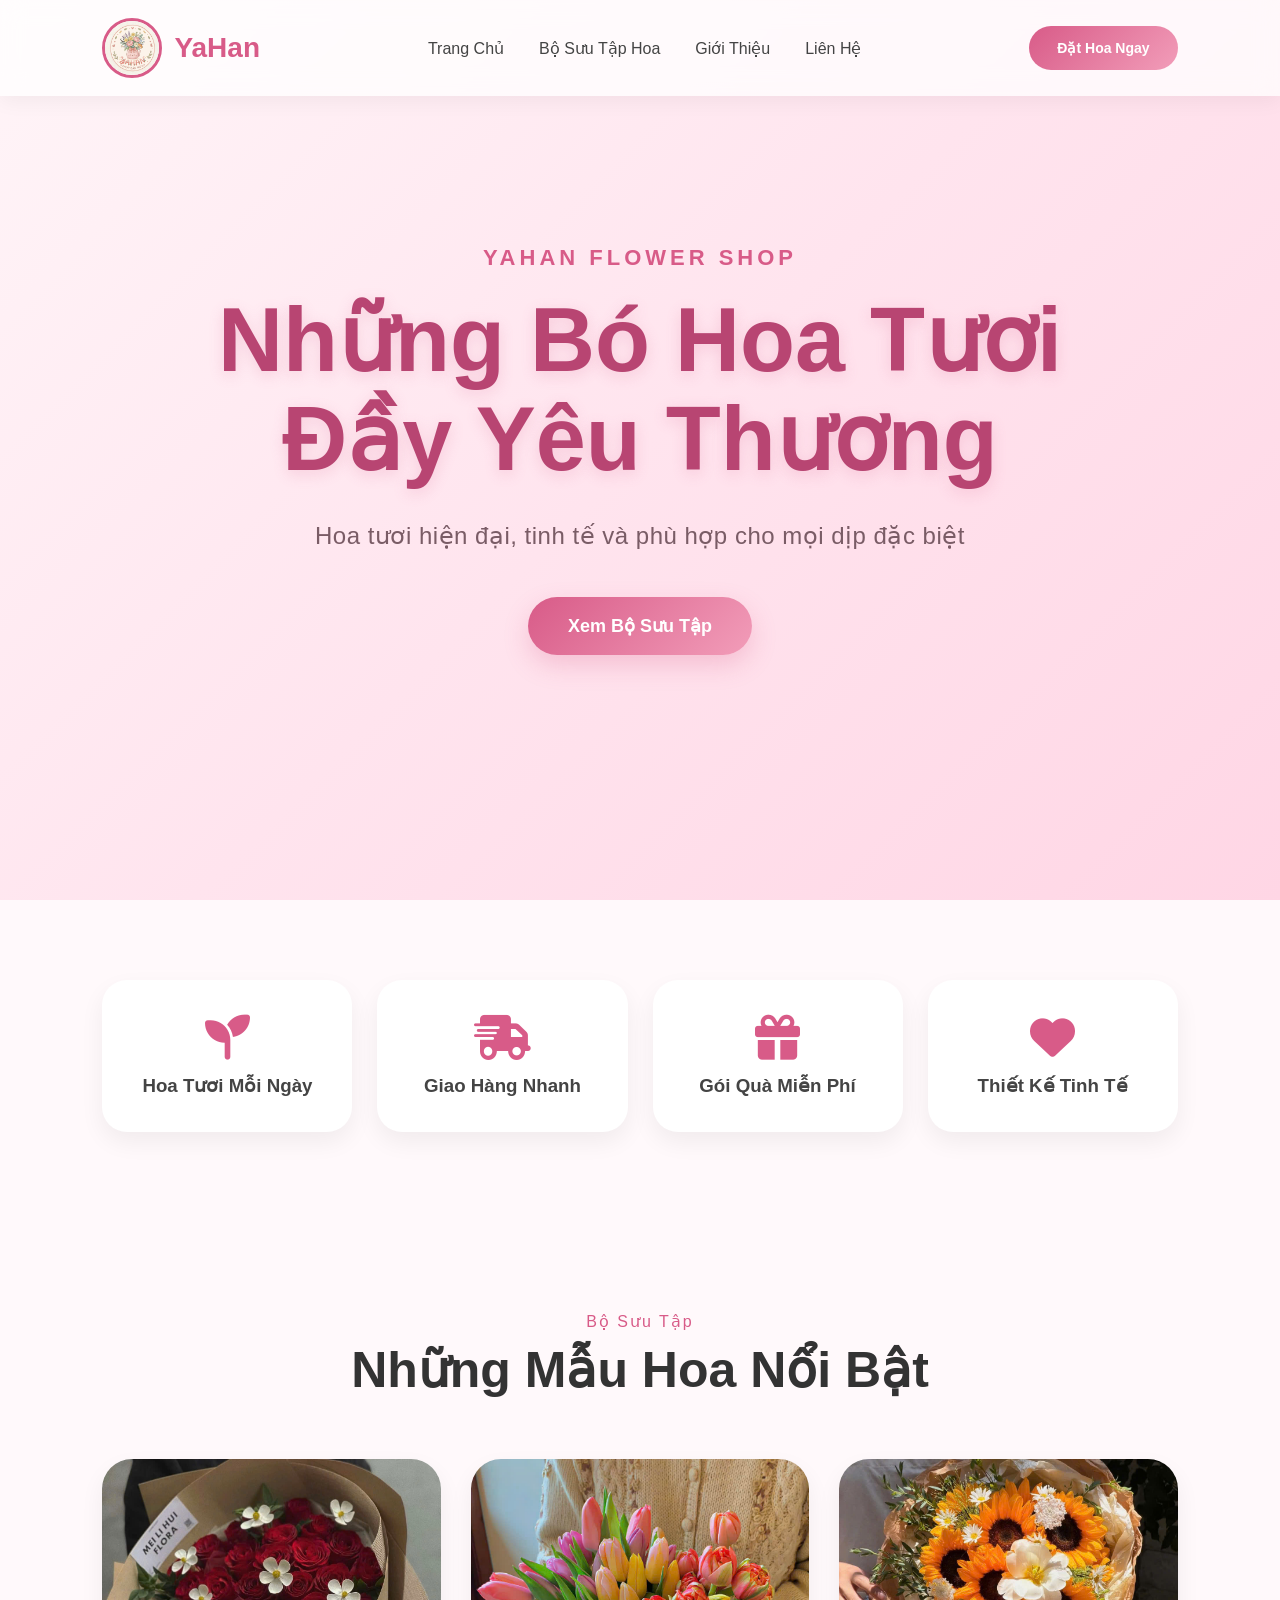
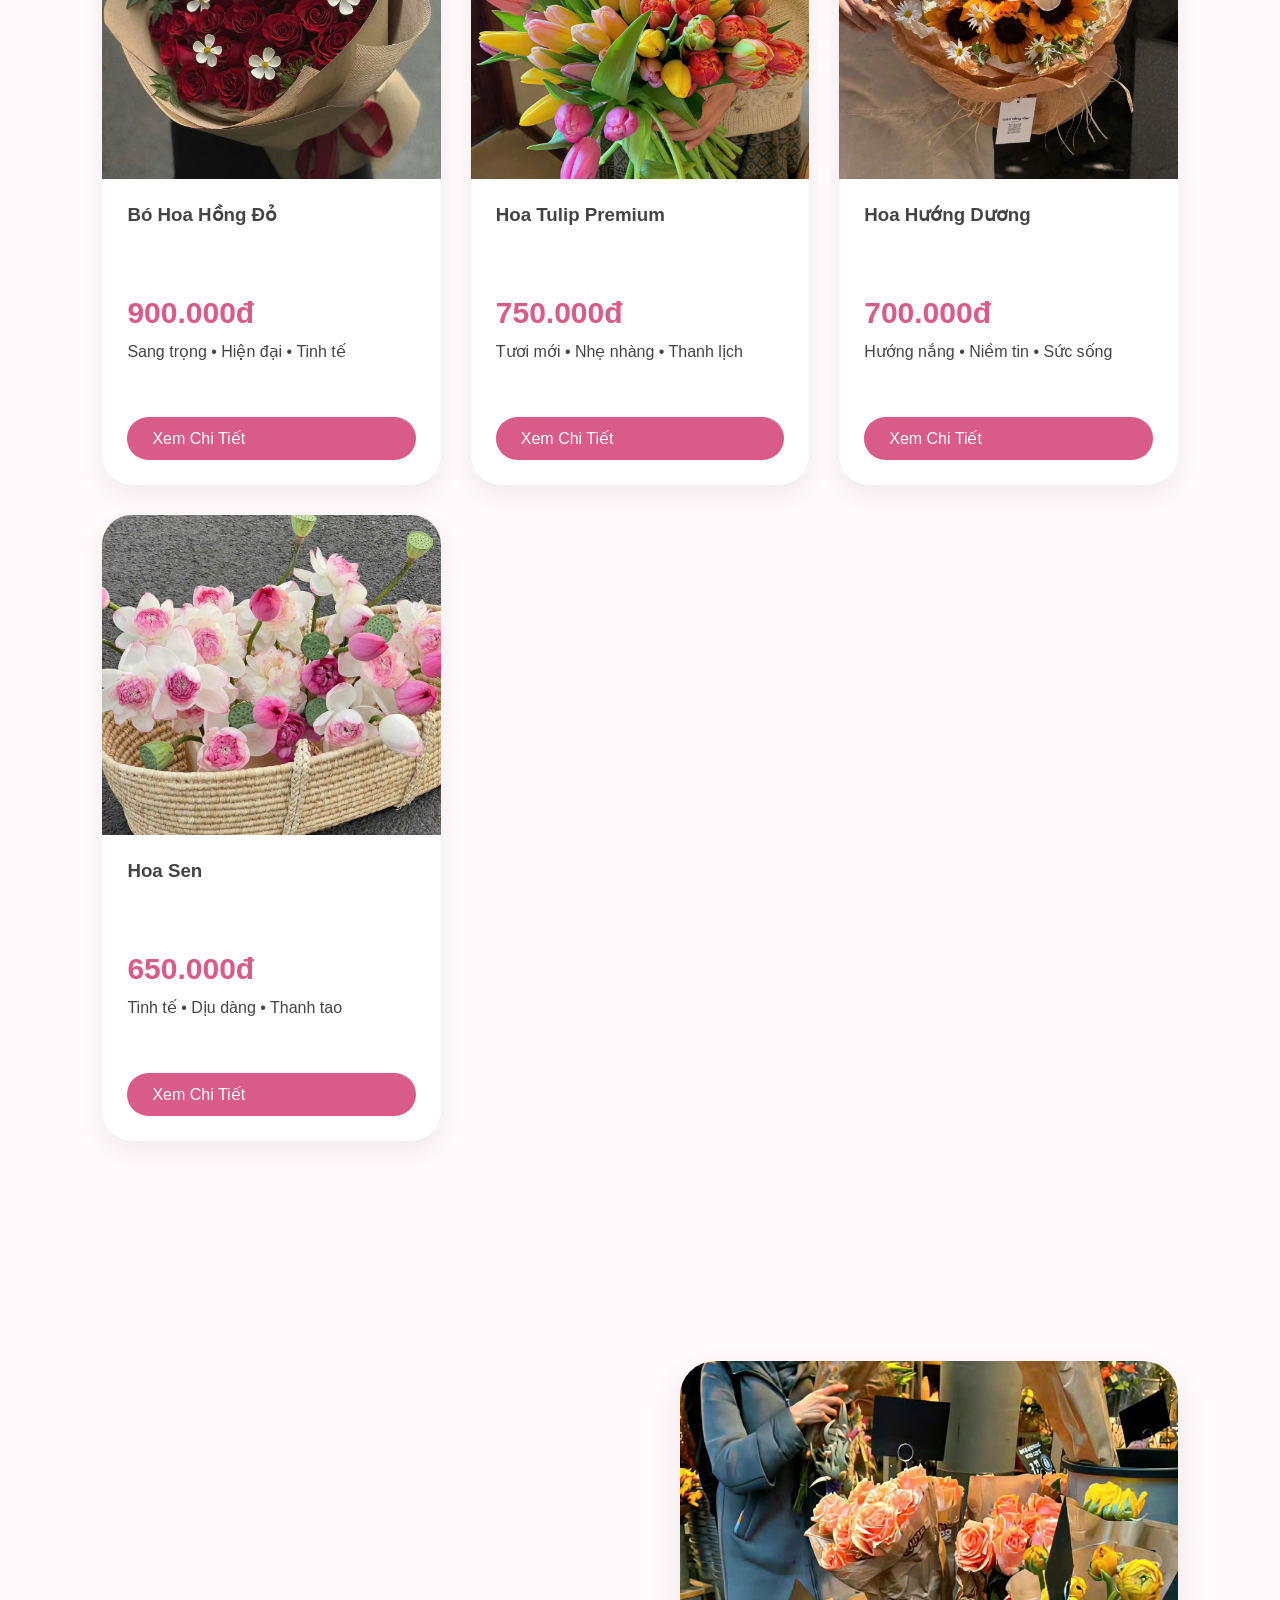
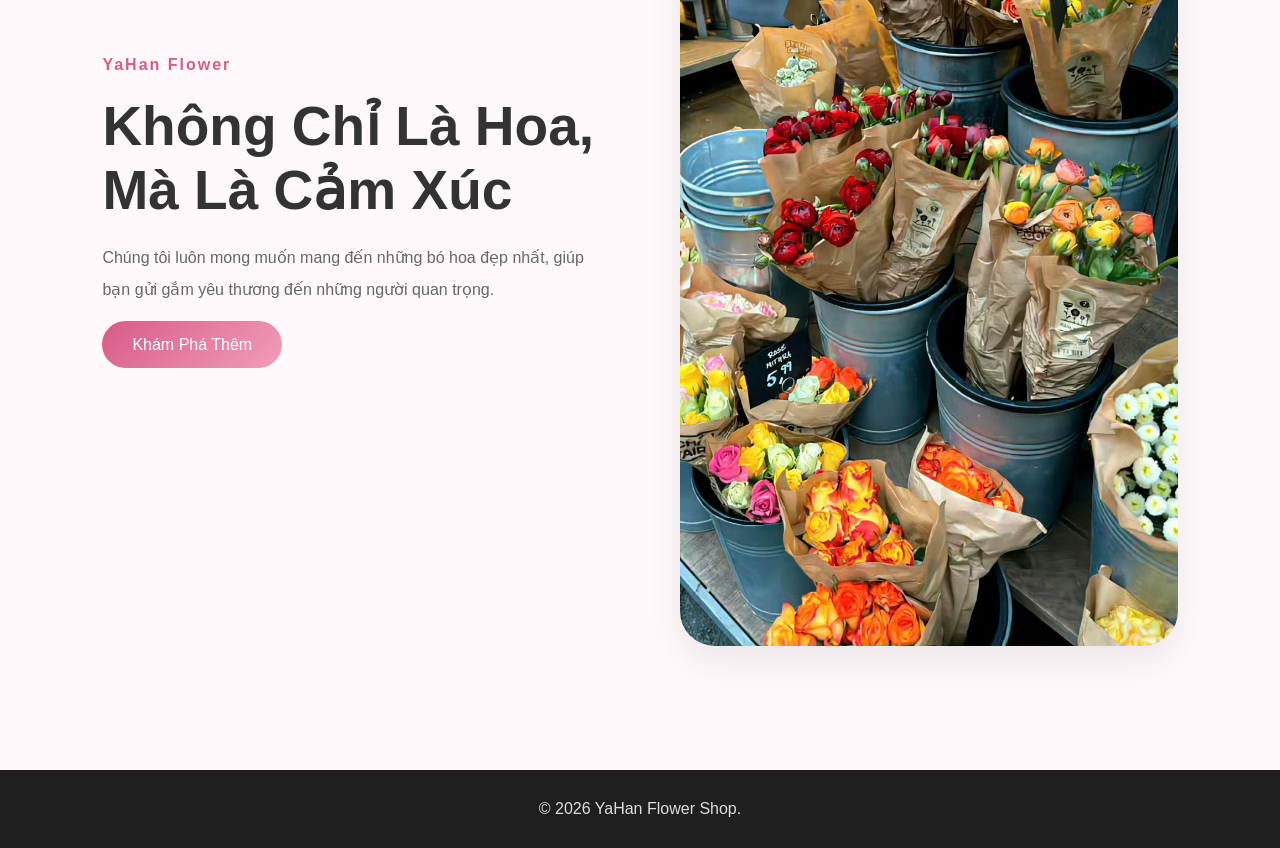
==== index.html @ 8c1c35aa "date" ====
<!DOCTYPE html>
<html lang="vi">
<head>

    <meta charset="UTF-8">

    <meta name="viewport"
    content="width=device-width, initial-scale=1.0">

    <title>YaHan Flower Shop</title>

    <link rel="stylesheet"
    href="css/index.css">

    <!-- ICON -->

    <link rel="stylesheet"
    href="https://cdnjs.cloudflare.com/ajax/libs/font-awesome/6.5.2/css/all.min.css">

</head>

<body>

    <!-- HEADER -->

    <header class="header">

        <div class="logo">

            <img src="assets/image/logo.png"
            alt="Flower Shop">

            <h2>
                YaHan
            </h2>

        </div>

        <!-- MENU -->

        <nav class="menu">

            <a href="index.html">
                Trang Chủ
            </a>

            <a href="html/san-pham.html">
                Bộ Sưu Tập Hoa
            </a>

            <a href="html/gioi-thieu.html">
                Giới Thiệu
            </a>

            <a href="html/lien-he.html">
                Liên Hệ
            </a>

        </nav>

        <!-- BUTTON -->

        <a href="html/lien-he.html"
        class="order-btn">

            Đặt Hoa Ngay

        </a>

    </header>

    <!-- BANNER -->

    <section class="banner">

        <div class="overlay">

            <span>
                YaHan Flower Shop
            </span>

            <h1>
                Những Bó Hoa Tươi Đầy Yêu Thương
            </h1>

            <p>
                Hoa tươi hiện đại,
                tinh tế và phù hợp
                cho mọi dịp đặc biệt
            </p>

            <div class="banner-btn">

                <a href="html/san-pham.html">

                    Xem Bộ Sưu Tập

                </a>

            </div>

        </div>

    </section>

    <!-- FEATURE -->

    <section class="feature">

        <div class="feature-box">

            <div class="feature-item">

                <i class="fa-solid fa-seedling"></i>

                <h3>
                    Hoa Tươi Mỗi Ngày
                </h3>

            </div>

            <div class="feature-item">

                <i class="fa-solid fa-truck-fast"></i>

                <h3>
                    Giao Hàng Nhanh
                </h3>

            </div>

            <div class="feature-item">

                <i class="fa-solid fa-gift"></i>

                <h3>
                    Gói Quà Miễn Phí
                </h3>

            </div>

            <div class="feature-item">

                <i class="fa-solid fa-heart"></i>

                <h3>
                    Thiết Kế Tinh Tế
                </h3>

            </div>

        </div>

    </section>

    <!-- FLOWERS -->

    <section class="flowers">

        <div class="section-title">

            <span>
                Bộ Sưu Tập
            </span>

            <h2>
                Những Mẫu Hoa Nổi Bật
            </h2>

        </div>

        <div class="flower-container">

            <!-- CARD 1 -->

            <div class="flower-card">

                <img src="assets/image/hoahong/hoahong.jpg"
                alt="Hoa hồng">

                <div class="flower-info">

                    <h3>
                        Bó Hoa Hồng Đỏ
                    </h3>

                    <p class="price">
                        900.000đ
                    </p>

                    <p>
                        Sang trọng • Hiện đại • Tinh tế
                    </p>

                    <a href="html/chi-tiet.html?id=1&from=index"
                    class="detail-btn">

                        Xem Chi Tiết

                    </a>

                </div>

            </div>

            <!-- CARD 2 -->

            <div class="flower-card">

                <img src="assets/image/hoatulip/hoatulip.jpg"
                alt="Hoa tulip">

                <div class="flower-info">

                    <h3>
                        Hoa Tulip Premium
                    </h3>

                    <p class="price">
                        750.000đ
                    </p>

                    <p>
                        Tươi mới • Nhẹ nhàng • Thanh lịch
                    </p>

                    <a href="html/chi-tiet.html?id=2&from=index"
                    class="detail-btn">

                        Xem Chi Tiết

                    </a>

                </div>

            </div>

            <!-- CARD 3 -->

            <div class="flower-card">

                <img src="assets/image/hoahuongduong/hoahuongduong.jpg"
                alt="Hoa Hướng Dương">

                <div class="flower-info">

                    <h3>
                        Hoa Hướng Dương
                    </h3>

                    <p class="price">
                        700.000đ
                    </p>

                    <p>
                        Hướng nắng • Niềm tin • Sức sống
                    </p>

                    <a href="html/chi-tiet.html?id=3&from=index"
                    class="detail-btn">

                        Xem Chi Tiết

                    </a>

                </div>

            </div>

             <!-- CARD 4 -->

            <div class="flower-card">

                <img src="assets/image/hoasen/hoasen.jpg"
                alt="Hoa Sen">

                <div class="flower-info">

                    <h3>
                        Hoa Sen
                    </h3>

                    <p class="price">
                        650.000đ
                    </p>

                    <p>
                        Tinh tế • Dịu dàng • Thanh tao
                    </p>

                    <a href="html/chi-tiet.html?id=3=4&from=index"
                    class="detail-btn">

                        Xem Chi Tiết

                    </a>
        
                </div>

            </div>

        </div>

    </section>

    <!-- ABOUT -->

    <section class="about-home">

        <div class="about-content">

            <div class="about-text">

                <span>
                    YaHan Flower
                </span>

                <h2>
                    Không Chỉ Là Hoa,
                    Mà Là Cảm Xúc
                </h2>

                <p>
                    Chúng tôi luôn mong muốn
                    mang đến những bó hoa đẹp nhất,
                    giúp bạn gửi gắm yêu thương
                    đến những người quan trọng.
                </p>

                <a href="html/gioi-thieu.html">

                    Khám Phá Thêm

                </a>

            </div>

            <div class="about-image">

                <img src="assets/image/nen2.jpg"
                alt="Flower">

            </div>

        </div>

    </section>

    <!-- FOOTER -->

    <footer class="footer">

        <p>
            © 2026 YaHan Flower Shop.
        </p>

    </footer>

</body>
---- css/index.css ----
/* =========================
   RESET
========================= */

*{
    margin:0;
    padding:0;
    box-sizing:border-box;
}

html{
    scroll-behavior:smooth;
}

body{
    font-family:'Poppins',sans-serif;
    background:#fff9fb;
    color:#444;
    overflow-x:hidden;
}

/* =========================
   HEADER
========================= */

.header{
    position:fixed;
    top:0;
    left:0;
    width:100%;

    display:flex;
    justify-content:space-between;
    align-items:center;

    padding:18px 8%;

    background:rgba(255,255,255,.75);

    backdrop-filter:blur(12px);

    z-index:1000;

    box-shadow:
    0 5px 20px rgba(0,0,0,.05);
}

.logo{
    display:flex;
    align-items:center;
    gap:12px;
}

.logo img{
    width: 60px;
    height: 60px;
    object-fit: cover;
    border-radius: 50%;
    border: 3px solid #d85b88;
    transition: .3s;
}

.logo img:hover{
    transform: rotate(8deg) scale(1.05);
}

.logo h2{
    color:#d85b88;
    font-size:28px;
    font-weight:700;
}

.menu{
    display:flex;
    gap:35px;
}

.menu a{
    text-decoration:none;
    color:#444;
    font-weight:500;
    transition:.3s;
}

.menu a:hover{
    color:#d85b88;
}

.order-btn{
    text-decoration:none;

    background:
    linear-gradient(
    135deg,
    #d85b88,
    #f29db9);

    color:white;

    padding:14px 28px;

    border-radius:40px;

    font-size:14px;
    font-weight:600;

    transition:.3s;
}

.order-btn:hover{
    transform:translateY(-3px);
}

/* =========================
   BANNER
========================= */

.banner{
    height:100vh;

    background:
    linear-gradient(
    rgba(0,0,0,.35),
    rgba(0,0,0,.35)
    ),
    url("../assets/image/banner.jpg");

    background-size:cover;
    background-position:center;

    display:flex;
    justify-content:center;
    align-items:center;

    text-align:center;
}

.overlay{
    max-width:800px;
    color:white;
}

.overlay span{
    font-size:18px;
    letter-spacing:3px;
}

.overlay h1{
    font-size:70px;
    margin:20px 0;
    line-height:1.2;
}

.overlay p{
    font-size:20px;
    margin-bottom:35px;
}

/* BANNER */

.banner{
    height: 100vh;

    background:
    linear-gradient(
    135deg,
    #fff5f8,
    #ffe4ee,
    #ffd6e5
    );

    display: flex;
    justify-content: center;
    align-items: center;
    text-align: center;

    padding: 20px;
}

/* NỘI DUNG BANNER */

.overlay{
    max-width: 900px;
}

.overlay span{
    display: block;
    color: #d85b88;
    font-size: 22px;
    font-weight: 600;
    letter-spacing: 4px;
    text-transform: uppercase;
    margin-bottom: 20px;
}

.overlay h1{
    font-size: 90px;
    font-weight: 800;
    line-height: 1.1;
    color: #b84572;

    text-shadow:
    0 4px 15px rgba(216,91,136,.2);

    margin-bottom: 25px;
}

.overlay p{
    font-size: 24px;
    font-weight: 400;
    color: #7a5c66;

    max-width: 700px;
    margin: 0 auto 40px;

    line-height: 1.8;
    letter-spacing: 0.5px;

    position: relative;
}

/* NÚT */

.banner-btn a{
    display: inline-block;

    text-decoration: none;

    padding: 18px 40px;

    border-radius: 50px;

    background:
    linear-gradient(
    135deg,
    #d85b88,
    #f29db9);

    color: white;

    font-size: 18px;
    font-weight: 600;

    box-shadow:
    0 10px 25px rgba(216,91,136,.25);

    transition: .3s;
}

.banner-btn a:hover{
    transform: translateY(-4px);

    box-shadow:
    0 15px 35px rgba(216,91,136,.35);
}

/* =========================
   FEATURE
========================= */

.feature{
    padding:80px 8%;
}

.feature-box{
    display:grid;
    grid-template-columns:repeat(4,1fr);
    gap:25px;
}

.feature-item{
    background:white;

    padding:35px 25px;

    text-align:center;

    border-radius:25px;

    box-shadow:
    0 10px 25px rgba(0,0,0,.06);

    transition:.3s;
}

.feature-item:hover{
    transform:translateY(-8px);
}

.feature-item i{
    font-size:45px;
    color:#d85b88;
    margin-bottom:15px;
}

/* =========================
   SECTION TITLE
========================= */

.section-title{
    text-align:center;
    margin-bottom:60px;
}

.section-title span{
    color:#d85b88;
    letter-spacing:2px;
}

.section-title h2{
    font-size:50px;
    color:#333;
    margin-top:10px;
}

/* =========================
   FLOWERS
========================= */

.flowers{
    padding:100px 8%;
}

.flower-container{
    display:grid;
    grid-template-columns:
    repeat(auto-fit,minmax(280px,1fr));

    gap:30px;
}

.flower-card{
    background:white;

    border-radius:30px;

    overflow:hidden;

    box-shadow:
    0 10px 25px rgba(0,0,0,.06);

    transition:.4s;
}

.flower-card:hover{
    transform:translateY(-10px);
}

.flower-card img{
    width:100%;
    height:320px;
    object-fit:cover;
}

.flower-card{
    display: flex;
    flex-direction: column;
}

.flower-info{
    flex: 1;
    padding: 25px;

    display: flex;
    flex-direction: column;
}

.flower-info h3{
    min-height: 80px; /* tiêu đề luôn cùng chiều cao */
}

.flower-info p:not(.price){
    min-height: 60px; /* mô tả luôn cùng chiều cao */
}

.detail-btn{
    margin-top: auto; /* đẩy nút xuống cuối */
}

.price{
    color:#d85b88;
    font-size:30px;
    font-weight:700;
    margin:12px 0;
}

.detail-btn{
    display:inline-block;

    margin-top:15px;

    text-decoration:none;

    background:#d85b88;

    color:white;

    padding:12px 25px;

    border-radius:30px;
}

/* =========================
   ABOUT
========================= */

.about-home{
    padding:120px 8%;
}

.about-content{
    display:flex;
    align-items:center;
    gap:80px;
}

.about-text{
    flex:1;
}

.about-text span{
    color:#d85b88;
    font-weight:600;
    letter-spacing:2px;
}

.about-text h2{
    font-size:55px;
    color:#333;
    margin:20px 0;
}

.about-text p{
    color:#666;
    line-height:2;
    margin-bottom:30px;
}

.about-text a{
    text-decoration:none;

    background:
    linear-gradient(
    135deg,
    #d85b88,
    #f29db9);

    color:white;

    padding:15px 30px;

    border-radius:40px;
}

.about-image{
    flex:1;
}

.about-image img{
    width:100%;
    border-radius:35px;

    box-shadow:
    0 15px 35px rgba(0,0,0,.08);
}

/* =========================
   FOOTER
========================= */

.footer{
    background:#1f1f1f;
    padding:30px;
    text-align:center;
}

.footer p{
    color:#ddd;
}

/* =========================
   MOBILE
========================= */

@media(max-width:992px){

    .menu{
        display:none;
    }

    .about-content{
        flex-direction:column;
    }

    .feature-box{
        grid-template-columns:repeat(2,1fr);
    }

    .overlay h1{
        font-size:50px;
    }
}

@media(max-width:768px){

    .feature-box{
        grid-template-columns:1fr;
    }

    .overlay h1{
        font-size:38px;
    }

    .section-title h2{
        font-size:35px;
    }

    .about-text h2{
        font-size:38px;
    }

    .flower-card img{
        height:250px;
    }

    .order-btn{
        display:none;
    }
}
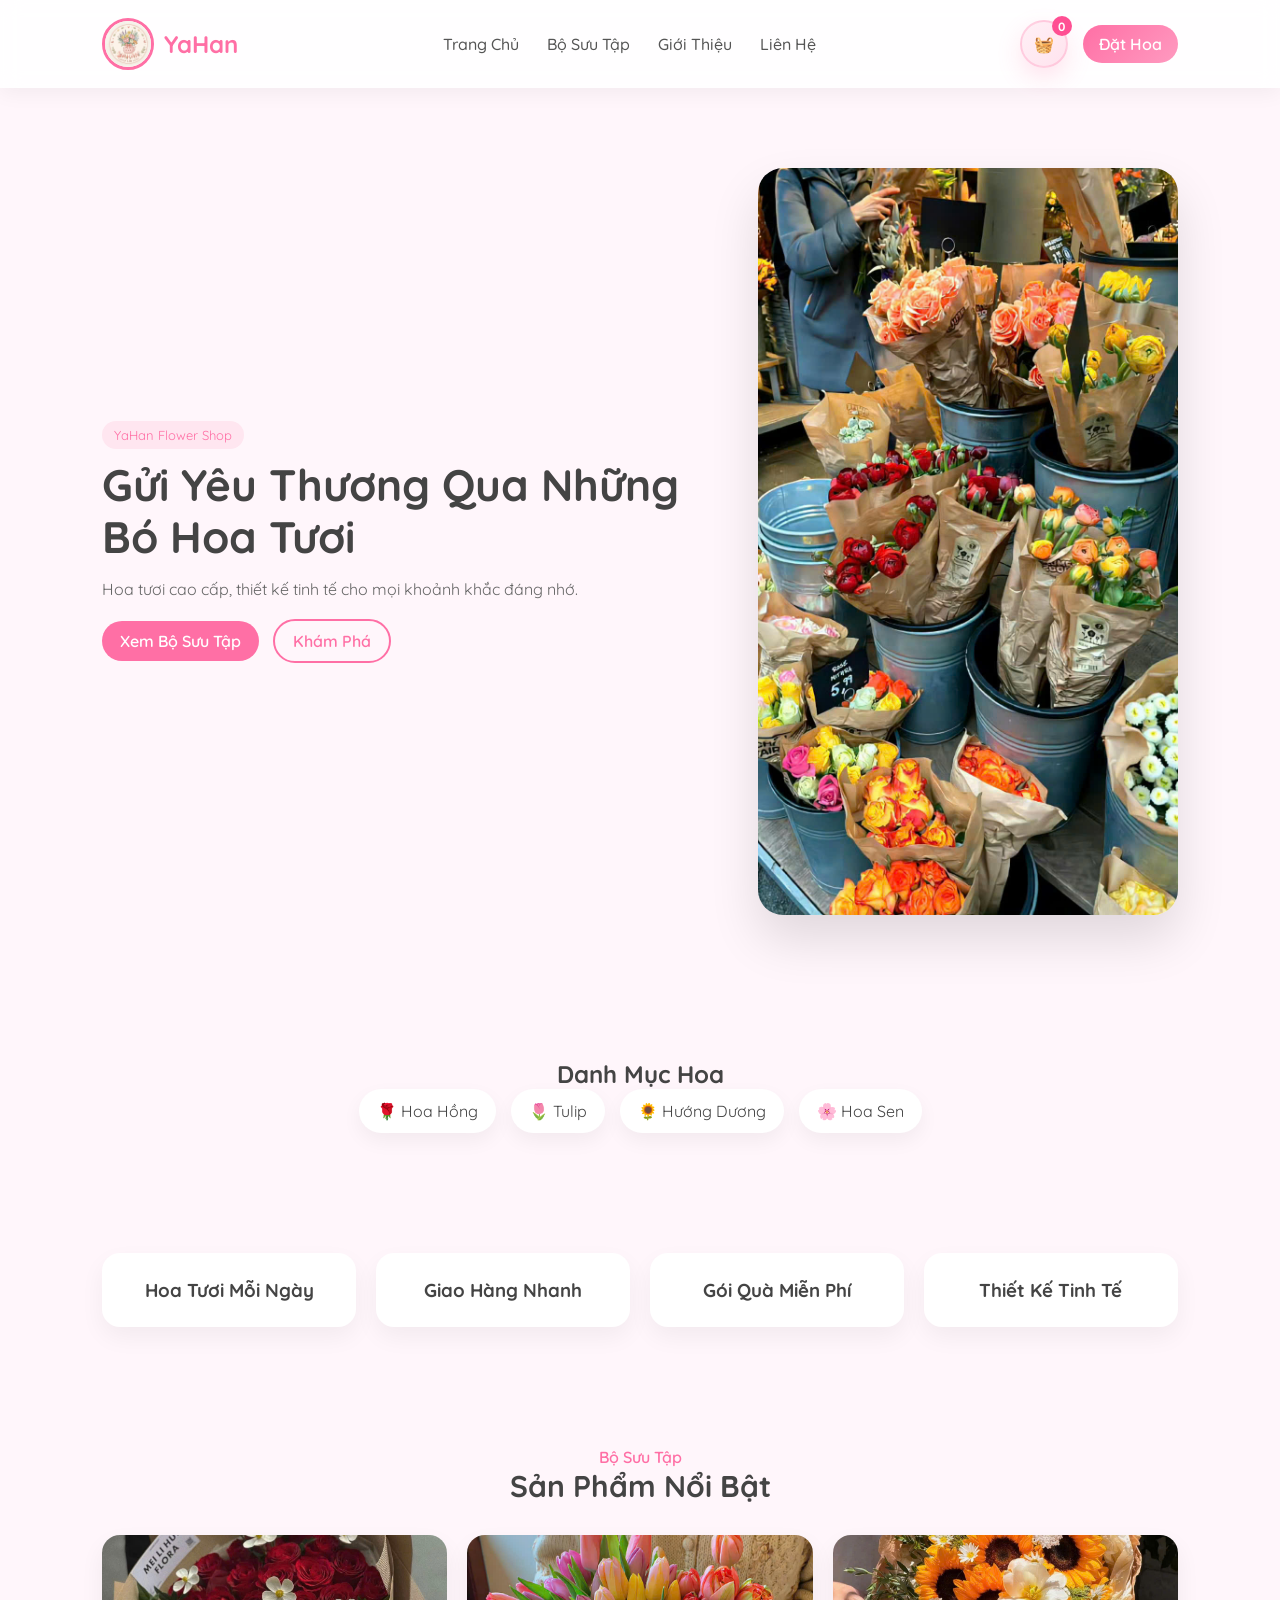
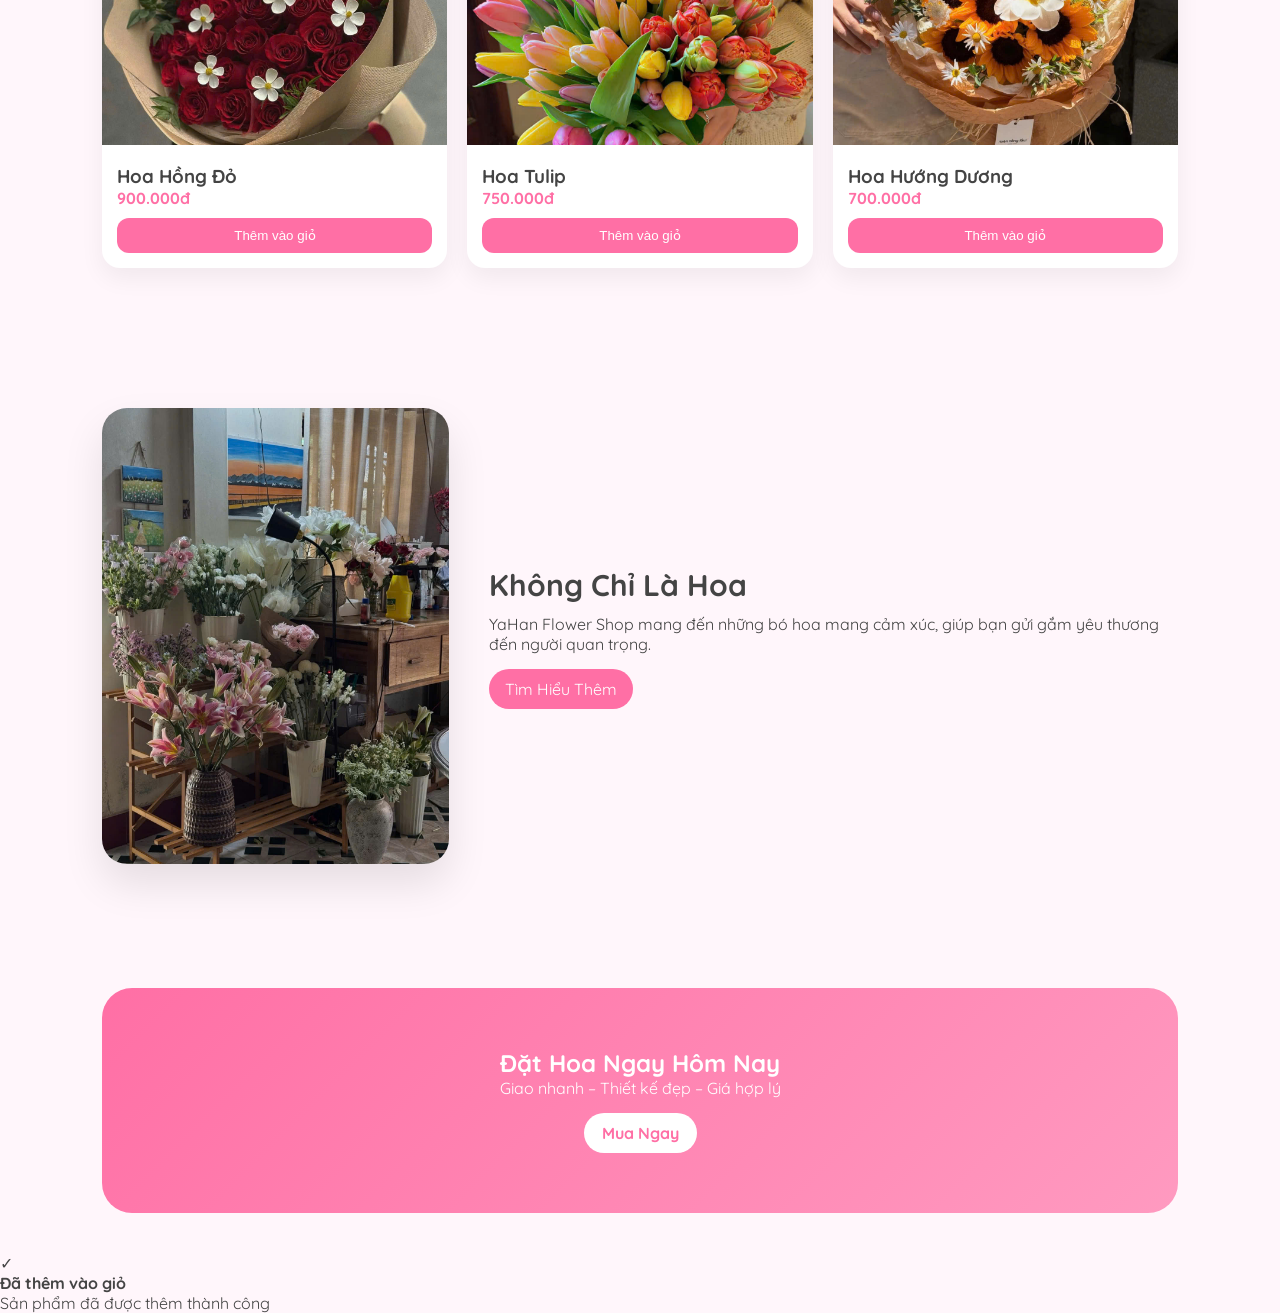
==== commit 0f2acdf5: "update tt" ====
--- a/index.html
+++ b/index.html
@@ -1,359 +1,234 @@
 <!DOCTYPE html>
 <html lang="vi">
 <head>
-
     <meta charset="UTF-8">
-
-    <meta name="viewport"
-    content="width=device-width, initial-scale=1.0">
+    <meta name="viewport" content="width=device-width, initial-scale=1.0">
 
     <title>YaHan Flower Shop</title>
 
-    <link rel="stylesheet"
-    href="css/index.css">
-
-    <!-- ICON -->
-
-    <link rel="stylesheet"
-    href="https://cdnjs.cloudflare.com/ajax/libs/font-awesome/6.5.2/css/all.min.css">
+    <link rel="stylesheet" href="css/index.css">
 
 </head>
 
 <body>
 
-    <!-- HEADER -->
-
-    <header class="header">
-
-        <div class="logo">
-
-            <img src="assets/image/logo.png"
-            alt="Flower Shop">
-
-            <h2>
-                YaHan
-            </h2>
-
-        </div>
-
-        <!-- MENU -->
-
-        <nav class="menu">
-
-            <a href="index.html">
-                Trang Chủ
-            </a>
-
-            <a href="html/san-pham.html">
-                Bộ Sưu Tập Hoa
-            </a>
-
-            <a href="html/gioi-thieu.html">
-                Giới Thiệu
-            </a>
-
-            <a href="html/lien-he.html">
-                Liên Hệ
-            </a>
-
-        </nav>
-
-        <!-- BUTTON -->
-
-        <a href="html/lien-he.html"
-        class="order-btn">
-
-            Đặt Hoa Ngay
-
+<!-- ================= HEADER ================= -->
+<header class="header">
+
+    <div class="logo">
+        <img src="assets/image/logo.png" alt="YaHan">
+        <h2>YaHan</h2>
+    </div>
+
+    <nav class="menu">
+
+    <a href="index.html">
+        Trang Chủ
+    </a>
+
+    <a href="html/san-pham.html">
+        Bộ Sưu Tập
+    </a>
+
+    <a href="html/gioi-thieu.html">
+        Giới Thiệu
+    </a>
+
+    <a href="html/lien-he.html">
+        Liên Hệ
+    </a>
+
+</nav>
+
+    <div class="header-right">
+       <a href="html/gio-hang.html" class="cart">
+        <span class="cart-icon">🧺</span>
+        <span class="cart-count">0</span>
+</a>
+
+        <a href="html/lien-he.html" class="cta-btn">
+            Đặt Hoa
         </a>
-
-    </header>
-
-    <!-- BANNER -->
-
-    <section class="banner">
-
-        <div class="overlay">
-
-            <span>
-                YaHan Flower Shop
-            </span>
-
-            <h1>
-                Những Bó Hoa Tươi Đầy Yêu Thương
-            </h1>
-
-            <p>
-                Hoa tươi hiện đại,
-                tinh tế và phù hợp
-                cho mọi dịp đặc biệt
-            </p>
-
-            <div class="banner-btn">
-
-                <a href="html/san-pham.html">
-
-                    Xem Bộ Sưu Tập
-
-                </a>
-
+    </div>
+
+</header>
+
+
+<!-- ================= HERO (SPLIT LAYOUT) ================= -->
+<section class="hero">
+
+    <div class="hero-text">
+        <span class="tag">YaHan Flower Shop</span>
+
+        <h1>Gửi Yêu Thương Qua Những Bó Hoa Tươi</h1>
+
+        <p>
+            Hoa tươi cao cấp, thiết kế tinh tế cho mọi khoảnh khắc đáng nhớ.
+        </p>
+
+        <div class="hero-btn">
+            <a href="html/san-pham.html">Xem Bộ Sưu Tập</a>
+            <a href="html/gioi-thieu.html" class="outline">Khám Phá</a>
+        </div>
+    </div>
+
+    <div class="hero-image">
+        <img src="assets/image/nen2.jpg" alt="Flower Hero">
+    </div>
+
+</section>
+
+
+<!-- ================= CATEGORY QUICK ================= -->
+<section class="category">
+
+    <h2>Danh Mục Hoa</h2>
+
+    <div class="category-list">
+
+        <div class="category-item">🌹 Hoa Hồng</div>
+        <div class="category-item">🌷 Tulip</div>
+        <div class="category-item">🌻 Hướng Dương</div>
+        <div class="category-item">🌸 Hoa Sen</div>
+
+    </div>
+
+</section>
+
+
+<!-- ================= FEATURE ================= -->
+<section class="feature">
+
+    <div class="feature-item">
+        <i class="fa-solid fa-seedling"></i>
+        <h3>Hoa Tươi Mỗi Ngày</h3>
+    </div>
+
+    <div class="feature-item">
+        <i class="fa-solid fa-truck-fast"></i>
+        <h3>Giao Hàng Nhanh</h3>
+    </div>
+
+    <div class="feature-item">
+        <i class="fa-solid fa-gift"></i>
+        <h3>Gói Quà Miễn Phí</h3>
+    </div>
+
+    <div class="feature-item">
+        <i class="fa-solid fa-heart"></i>
+        <h3>Thiết Kế Tinh Tế</h3>
+    </div>
+
+</section>
+
+
+<!-- ================= PRODUCTS ================= -->
+<section class="products">
+
+    <div class="section-title">
+        <span>Bộ Sưu Tập</span>
+        <h2>Sản Phẩm Nổi Bật</h2>
+    </div>
+
+    <div class="product-grid">
+
+        <!-- CARD 1 -->
+        <div class="product-card">
+            <img src="assets/image/hoahong/hoahong.jpg">
+
+            <div class="product-info">
+                <h3>Hoa Hồng Đỏ</h3>
+                <p class="price">900.000đ</p>
+
+                <button onclick="addToCart(1,'Hoa Hồng Đỏ',900000,'assets/image/hoahong/hoahong.jpg')">
+                    Thêm vào giỏ
+                </button>
             </div>
-
-        </div>
-
-    </section>
-
-    <!-- FEATURE -->
-
-    <section class="feature">
-
-        <div class="feature-box">
-
-            <div class="feature-item">
-
-                <i class="fa-solid fa-seedling"></i>
-
-                <h3>
-                    Hoa Tươi Mỗi Ngày
-                </h3>
-
+        </div>
+
+        <!-- CARD 2 -->
+        <div class="product-card">
+            <img src="assets/image/hoatulip/hoatulip.jpg">
+
+            <div class="product-info">
+                <h3>Hoa Tulip</h3>
+                <p class="price">750.000đ</p>
+
+                <button onclick="addToCart(2,'Hoa Tulip',750000,'assets/image/hoatulip/hoatulip.jpg')">
+                    Thêm vào giỏ
+                </button>
             </div>
-
-            <div class="feature-item">
-
-                <i class="fa-solid fa-truck-fast"></i>
-
-                <h3>
-                    Giao Hàng Nhanh
-                </h3>
-
+        </div>
+
+        <!-- CARD 3 -->
+        <div class="product-card">
+            <img src="assets/image/hoahuongduong/hoahuongduong.jpg">
+
+            <div class="product-info">
+                <h3>Hoa Hướng Dương</h3>
+                <p class="price">700.000đ</p>
+
+                <button onclick="addToCart(3,'Hoa Hướng Dương',700000,'assets/image/hoahuongduong/hoahuongduong.jpg')">
+                    Thêm vào giỏ
+                </button>
             </div>
-
-            <div class="feature-item">
-
-                <i class="fa-solid fa-gift"></i>
-
-                <h3>
-                    Gói Quà Miễn Phí
-                </h3>
-
-            </div>
-
-            <div class="feature-item">
-
-                <i class="fa-solid fa-heart"></i>
-
-                <h3>
-                    Thiết Kế Tinh Tế
-                </h3>
-
-            </div>
-
-        </div>
-
-    </section>
-
-    <!-- FLOWERS -->
-
-    <section class="flowers">
-
-        <div class="section-title">
-
-            <span>
-                Bộ Sưu Tập
-            </span>
-
-            <h2>
-                Những Mẫu Hoa Nổi Bật
-            </h2>
-
-        </div>
-
-        <div class="flower-container">
-
-            <!-- CARD 1 -->
-
-            <div class="flower-card">
-
-                <img src="assets/image/hoahong/hoahong.jpg"
-                alt="Hoa hồng">
-
-                <div class="flower-info">
-
-                    <h3>
-                        Bó Hoa Hồng Đỏ
-                    </h3>
-
-                    <p class="price">
-                        900.000đ
-                    </p>
-
-                    <p>
-                        Sang trọng • Hiện đại • Tinh tế
-                    </p>
-
-                    <a href="html/chi-tiet.html?id=1&from=index"
-                    class="detail-btn">
-
-                        Xem Chi Tiết
-
-                    </a>
-
-                </div>
-
-            </div>
-
-            <!-- CARD 2 -->
-
-            <div class="flower-card">
-
-                <img src="assets/image/hoatulip/hoatulip.jpg"
-                alt="Hoa tulip">
-
-                <div class="flower-info">
-
-                    <h3>
-                        Hoa Tulip Premium
-                    </h3>
-
-                    <p class="price">
-                        750.000đ
-                    </p>
-
-                    <p>
-                        Tươi mới • Nhẹ nhàng • Thanh lịch
-                    </p>
-
-                    <a href="html/chi-tiet.html?id=2&from=index"
-                    class="detail-btn">
-
-                        Xem Chi Tiết
-
-                    </a>
-
-                </div>
-
-            </div>
-
-            <!-- CARD 3 -->
-
-            <div class="flower-card">
-
-                <img src="assets/image/hoahuongduong/hoahuongduong.jpg"
-                alt="Hoa Hướng Dương">
-
-                <div class="flower-info">
-
-                    <h3>
-                        Hoa Hướng Dương
-                    </h3>
-
-                    <p class="price">
-                        700.000đ
-                    </p>
-
-                    <p>
-                        Hướng nắng • Niềm tin • Sức sống
-                    </p>
-
-                    <a href="html/chi-tiet.html?id=3&from=index"
-                    class="detail-btn">
-
-                        Xem Chi Tiết
-
-                    </a>
-
-                </div>
-
-            </div>
-
-             <!-- CARD 4 -->
-
-            <div class="flower-card">
-
-                <img src="assets/image/hoasen/hoasen.jpg"
-                alt="Hoa Sen">
-
-                <div class="flower-info">
-
-                    <h3>
-                        Hoa Sen
-                    </h3>
-
-                    <p class="price">
-                        650.000đ
-                    </p>
-
-                    <p>
-                        Tinh tế • Dịu dàng • Thanh tao
-                    </p>
-
-                    <a href="html/chi-tiet.html?id=3=4&from=index"
-                    class="detail-btn">
-
-                        Xem Chi Tiết
-
-                    </a>
-        
-                </div>
-
-            </div>
-
-        </div>
-
-    </section>
-
-    <!-- ABOUT -->
-
-    <section class="about-home">
-
-        <div class="about-content">
-
-            <div class="about-text">
-
-                <span>
-                    YaHan Flower
-                </span>
-
-                <h2>
-                    Không Chỉ Là Hoa,
-                    Mà Là Cảm Xúc
-                </h2>
-
-                <p>
-                    Chúng tôi luôn mong muốn
-                    mang đến những bó hoa đẹp nhất,
-                    giúp bạn gửi gắm yêu thương
-                    đến những người quan trọng.
-                </p>
-
-                <a href="html/gioi-thieu.html">
-
-                    Khám Phá Thêm
-
-                </a>
-
-            </div>
-
-            <div class="about-image">
-
-                <img src="assets/image/nen2.jpg"
-                alt="Flower">
-
-            </div>
-
-        </div>
-
-    </section>
-
-    <!-- FOOTER -->
-
-    <footer class="footer">
-
+        </div>
+
+    </div>
+
+</section>
+
+
+<!-- ================= ABOUT ================= -->
+<section class="about">
+
+    <div class="about-image">
+        <img src="assets/image/nen3.jpg">
+    </div>
+
+    <div class="about-text">
+        <h2>Không Chỉ Là Hoa</h2>
         <p>
-            © 2026 YaHan Flower Shop.
+            YaHan Flower Shop mang đến những bó hoa mang cảm xúc,
+            giúp bạn gửi gắm yêu thương đến người quan trọng.
         </p>
 
-    </footer>
+        <a href="html/gioi-thieu.html">Tìm Hiểu Thêm</a>
+    </div>
+
+</section>
+
+
+<!-- ================= CTA ================= -->
+<section class="cta">
+
+    <h2>Đặt Hoa Ngay Hôm Nay</h2>
+    <p>Giao nhanh – Thiết kế đẹp – Giá hợp lý</p>
+
+    <a href="html/san-pham.html">Mua Ngay</a>
+
+</section>
+
+
+<!-- ================= JS ================= -->
+<script src="js/cart.js"></script>
+<script src="js/script.js"></script>
+
+<div class="toast" id="toast">
+
+    <div class="toast-icon">
+        ✓
+    </div>
+
+    <div class="toast-content">
+
+        <h4>Đã thêm vào giỏ</h4>
+
+        <p>Sản phẩm đã được thêm thành công</p>
+
+    </div>
+
+</div>
 
 </body>
+</html>
--- a/css/index.css
+++ b/css/index.css
@@ -1,529 +1,417 @@
-/* =========================
-   RESET
-========================= */
-
-*{
-    margin:0;
-    padding:0;
-    box-sizing:border-box;
-}
-
-html{
-    scroll-behavior:smooth;
-}
-
-body{
-    font-family:'Poppins',sans-serif;
-    background:#fff9fb;
-    color:#444;
-    overflow-x:hidden;
-}
-
-/* =========================
-   HEADER
-========================= */
-
-.header{
-    position:fixed;
-    top:0;
-    left:0;
-    width:100%;
-
-    display:flex;
-    justify-content:space-between;
-    align-items:center;
-
-    padding:18px 8%;
-
-    background:rgba(255,255,255,.75);
-
-    backdrop-filter:blur(12px);
-
-    z-index:1000;
-
-    box-shadow:
-    0 5px 20px rgba(0,0,0,.05);
-}
-
-.logo{
-    display:flex;
-    align-items:center;
-    gap:12px;
-}
-
-.logo img{
-    width: 60px;
-    height: 60px;
+@import url('https://fonts.googleapis.com/css2?family=Quicksand:wght@300;400;500;600;700&display=swap');
+
+/* ================= RESET ================= */
+* {
+    margin: 0;
+    padding: 0;
+    box-sizing: border-box;
+}
+
+body {
+    background: #fff6fb;
+    color: #444;
+    font-family: 'Quicksand', sans-serif;
+}
+
+/* ================= HEADER ================= */
+.header {
+    display: flex;
+    justify-content: space-between;
+    align-items: center;
+    padding: 18px 8%;
+    background: rgba(255,255,255,0.9);
+    backdrop-filter: blur(10px);
+    position: sticky;
+    top: 0;
+    z-index: 1000;
+    box-shadow: 0 5px 20px rgba(0,0,0,0.05);
+}
+
+/* LOGO */
+.logo {
+    display: flex;
+    align-items: center;
+    gap: 10px;
+}
+
+.logo img {
+    width: 52px;
+    height: 52px;
+    border-radius: 50%;
     object-fit: cover;
+    border: 3px solid #ff6fa5;
+}
+
+.logo h2 {
+    color: #ff6fa5;
+    font-weight: 700;
+}
+
+/* MENU */
+.menu a {
+    margin: 0 12px;
+    text-decoration: none;
+    color: #555;
+    font-weight: 500;
+    position: relative;
+    transition: 0.3s;
+}
+
+.menu a::after {
+    content: "";
+    position: absolute;
+    left: 0;
+    bottom: -5px;
+    width: 0%;
+    height: 2px;
+    background: #ff6fa5;
+    transition: 0.3s;
+}
+
+.menu a:hover::after {
+    width: 100%;
+}
+
+.menu a:hover {
+    color: #ff6fa5;
+}
+
+/* ================= HEADER RIGHT ================= */
+.header-right {
+    display: flex;
+    align-items: center;
+    gap: 15px;
+}
+
+/* GIỎ HÀNG (GIỎ HOA) */
+.cart {
+    position: relative;
+    width: 48px;
+    height: 48px;
     border-radius: 50%;
-    border: 3px solid #d85b88;
-    transition: .3s;
-}
-
-.logo img:hover{
-    transform: rotate(8deg) scale(1.05);
-}
-
-.logo h2{
-    color:#d85b88;
-    font-size:28px;
-    font-weight:700;
-}
-
-.menu{
-    display:flex;
-    gap:35px;
-}
-
-.menu a{
-    text-decoration:none;
-    color:#444;
-    font-weight:500;
-    transition:.3s;
-}
-
-.menu a:hover{
-    color:#d85b88;
-}
-
-.order-btn{
-    text-decoration:none;
-
-    background:
-    linear-gradient(
-    135deg,
-    #d85b88,
-    #f29db9);
-
-    color:white;
-
-    padding:14px 28px;
-
-    border-radius:40px;
-
-    font-size:14px;
-    font-weight:600;
-
-    transition:.3s;
-}
-
-.order-btn:hover{
-    transform:translateY(-3px);
-}
-
-/* =========================
-   BANNER
-========================= */
-
-.banner{
-    height:100vh;
-
-    background:
-    linear-gradient(
-    rgba(0,0,0,.35),
-    rgba(0,0,0,.35)
-    ),
-    url("../assets/image/banner.jpg");
-
-    background-size:cover;
-    background-position:center;
-
-    display:flex;
-    justify-content:center;
-    align-items:center;
-
-    text-align:center;
-}
-
-.overlay{
-    max-width:800px;
-    color:white;
-}
-
-.overlay span{
-    font-size:18px;
-    letter-spacing:3px;
-}
-
-.overlay h1{
-    font-size:70px;
-    margin:20px 0;
-    line-height:1.2;
-}
-
-.overlay p{
-    font-size:20px;
-    margin-bottom:35px;
-}
-
-/* BANNER */
-
-.banner{
-    height: 100vh;
-
-    background:
-    linear-gradient(
-    135deg,
-    #fff5f8,
-    #ffe4ee,
-    #ffd6e5
-    );
-
-    display: flex;
+    background: linear-gradient(135deg, #fff0f6, #ffe3ee);
+    display: flex;
+    align-items: center;
     justify-content: center;
-    align-items: center;
+    box-shadow: 0 10px 25px rgba(255,111,165,0.2);
+    transition: 0.3s;
+    border: 2px solid rgba(255,111,165,0.25);
+    text-decoration: none;
+    color: #ff6fa5;
+}
+
+.cart:hover {
+    transform: translateY(-4px) scale(1.1);
+    background: linear-gradient(135deg, #ff6fa5, #ff9ac0);
+    color: white;
+}
+
+.cart-count {
+    position: absolute;
+    top: -6px;
+    right: -6px;
+    width: 20px;
+    height: 20px;
+    background: #ff4f93;
+    color: white;
+    font-size: 12px;
+    border-radius: 50%;
+    display: flex;
+    align-items: center;
+    justify-content: center;
+    font-weight: bold;
+}
+.cart.bump{
+    animation:bump 0.3s ease;
+}
+
+@keyframes bump{
+
+    0%{
+        transform:scale(1);
+    }
+
+    50%{
+        transform:scale(1.2);
+    }
+
+    100%{
+        transform:scale(1);
+    }
+}
+
+/* BUTTON */
+.cta-btn {
+    background: linear-gradient(135deg, #ff6fa5, #ff9ac0);
+    color: white;
+    padding: 9px 16px;
+    border-radius: 25px;
+    text-decoration: none;
+    font-weight: 600;
+    transition: 0.3s;
+}
+
+.cta-btn:hover {
+    transform: scale(1.05);
+}
+
+/* ================= HERO ================= */
+.hero {
+    display: flex;
+    align-items: center;
+    justify-content: space-between;
+    padding: 80px 8%;
+    gap: 40px;
+}
+
+.hero-text {
+    flex: 1;
+}
+
+.tag {
+    background: #ffe6f0;
+    color: #ff6fa5;
+    padding: 6px 12px;
+    border-radius: 20px;
+    font-size: 13px;
+}
+
+.hero-text h1 {
+    font-size: 44px;
+    margin: 15px 0;
+    line-height: 1.2;
+}
+
+.hero-text p {
+    color: #666;
+    margin-bottom: 20px;
+}
+
+/* BUTTON HERO */
+.hero-btn a {
+    display: inline-block;
+    padding: 10px 18px;
+    border-radius: 25px;
+    text-decoration: none;
+    margin-right: 10px;
+    font-weight: 600;
+    transition: 0.3s;
+}
+
+.hero-btn a:first-child {
+    background: #ff6fa5;
+    color: white;
+}
+
+.hero-btn .outline {
+    border: 2px solid #ff6fa5;
+    color: #ff6fa5;
+}
+
+.hero-btn a:hover {
+    transform: translateY(-4px);
+}
+
+/* HERO IMAGE */
+.hero-image img {
+    width: 420px;
+    border-radius: 25px;
+    box-shadow: 0 25px 50px rgba(0,0,0,0.12);
+}
+
+/* ================= CATEGORY ================= */
+.category {
     text-align: center;
-
-    padding: 20px;
-}
-
-/* NỘI DUNG BANNER */
-
-.overlay{
-    max-width: 900px;
-}
-
-.overlay span{
-    display: block;
-    color: #d85b88;
-    font-size: 22px;
+    padding: 60px 8%;
+}
+
+.category-list {
+    display: flex;
+    justify-content: center;
+    flex-wrap: wrap;
+    gap: 15px;
+}
+
+.category-item {
+    background: white;
+    padding: 12px 18px;
+    border-radius: 25px;
+    box-shadow: 0 8px 20px rgba(0,0,0,0.05);
+    cursor: pointer;
+    transition: 0.3s;
+}
+
+.category-item:hover {
+    background: #ff6fa5;
+    color: white;
+    transform: translateY(-3px);
+}
+
+/* ================= FEATURE ================= */
+.feature {
+    display: grid;
+    grid-template-columns: repeat(auto-fit, minmax(200px, 1fr));
+    gap: 20px;
+    padding: 60px 8%;
+}
+
+.feature-item {
+    background: white;
+    padding: 25px;
+    border-radius: 18px;
+    text-align: center;
+    box-shadow: 0 10px 25px rgba(0,0,0,0.05);
+    transition: 0.3s;
+}
+
+.feature-item i {
+    font-size: 26px;
+    color: #ff6fa5;
+    margin-bottom: 10px;
+}
+
+.feature-item:hover {
+    transform: translateY(-6px);
+}
+
+/* ================= PRODUCTS ================= */
+.products {
+    padding: 60px 8%;
+}
+
+.section-title {
+    text-align: center;
+    margin-bottom: 30px;
+}
+
+.section-title span {
+    color: #ff6fa5;
     font-weight: 600;
-    letter-spacing: 4px;
-    text-transform: uppercase;
-    margin-bottom: 20px;
-}
-
-.overlay h1{
-    font-size: 90px;
-    font-weight: 800;
-    line-height: 1.1;
-    color: #b84572;
-
-    text-shadow:
-    0 4px 15px rgba(216,91,136,.2);
-
-    margin-bottom: 25px;
-}
-
-.overlay p{
-    font-size: 24px;
-    font-weight: 400;
-    color: #7a5c66;
-
-    max-width: 700px;
-    margin: 0 auto 40px;
-
-    line-height: 1.8;
-    letter-spacing: 0.5px;
-
-    position: relative;
-}
-
-/* NÚT */
-
-.banner-btn a{
+}
+
+.section-title h2 {
+    font-size: 30px;
+}
+
+.product-grid {
+    display: grid;
+    grid-template-columns: repeat(auto-fit, minmax(240px, 1fr));
+    gap: 20px;
+}
+
+.product-card {
+    background: white;
+    border-radius: 18px;
+    overflow: hidden;
+    box-shadow: 0 10px 25px rgba(0,0,0,0.06);
+    transition: 0.3s;
+}
+
+.product-card:hover {
+    transform: translateY(-8px);
+}
+
+.product-card img {
+    width: 100%;
+    height: 210px;
+    object-fit: cover;
+}
+
+.product-info {
+    padding: 15px;
+}
+
+.price {
+    color: #ff6fa5;
+    font-weight: bold;
+}
+
+.product-info button {
+    margin-top: 10px;
+    width: 100%;
+    padding: 10px;
+    border: none;
+    background: #ff6fa5;
+    color: white;
+    border-radius: 12px;
+    cursor: pointer;
+    transition: 0.3s;
+}
+
+.product-info button:hover {
+    background: #ff4f93;
+}
+
+/* ================= ABOUT ================= */
+.about {
+    display: flex;
+    align-items: center;
+    justify-content: space-between;
+    gap: 40px;
+    padding: 80px 8%;
+}
+
+.about-image img {
+    width: 100%;
+    max-width: 420px;
+    border-radius: 25px;
+    box-shadow: 0 20px 40px rgba(0,0,0,0.1);
+}
+
+.about-text h2 {
+    font-size: 30px;
+    margin-bottom: 10px;
+}
+
+.about-text a {
     display: inline-block;
-
-    text-decoration: none;
-
-    padding: 18px 40px;
-
-    border-radius: 50px;
-
-    background:
-    linear-gradient(
-    135deg,
-    #d85b88,
-    #f29db9);
-
-    color: white;
-
-    font-size: 18px;
-    font-weight: 600;
-
-    box-shadow:
-    0 10px 25px rgba(216,91,136,.25);
-
-    transition: .3s;
-}
-
-.banner-btn a:hover{
-    transform: translateY(-4px);
-
-    box-shadow:
-    0 15px 35px rgba(216,91,136,.35);
-}
-
-/* =========================
-   FEATURE
-========================= */
-
-.feature{
-    padding:80px 8%;
-}
-
-.feature-box{
-    display:grid;
-    grid-template-columns:repeat(4,1fr);
-    gap:25px;
-}
-
-.feature-item{
-    background:white;
-
-    padding:35px 25px;
-
-    text-align:center;
-
-    border-radius:25px;
-
-    box-shadow:
-    0 10px 25px rgba(0,0,0,.06);
-
-    transition:.3s;
-}
-
-.feature-item:hover{
-    transform:translateY(-8px);
-}
-
-.feature-item i{
-    font-size:45px;
-    color:#d85b88;
-    margin-bottom:15px;
-}
-
-/* =========================
-   SECTION TITLE
-========================= */
-
-.section-title{
-    text-align:center;
-    margin-bottom:60px;
-}
-
-.section-title span{
-    color:#d85b88;
-    letter-spacing:2px;
-}
-
-.section-title h2{
-    font-size:50px;
-    color:#333;
-    margin-top:10px;
-}
-
-/* =========================
-   FLOWERS
-========================= */
-
-.flowers{
-    padding:100px 8%;
-}
-
-.flower-container{
-    display:grid;
-    grid-template-columns:
-    repeat(auto-fit,minmax(280px,1fr));
-
-    gap:30px;
-}
-
-.flower-card{
-    background:white;
-
-    border-radius:30px;
-
-    overflow:hidden;
-
-    box-shadow:
-    0 10px 25px rgba(0,0,0,.06);
-
-    transition:.4s;
-}
-
-.flower-card:hover{
-    transform:translateY(-10px);
-}
-
-.flower-card img{
-    width:100%;
-    height:320px;
-    object-fit:cover;
-}
-
-.flower-card{
-    display: flex;
-    flex-direction: column;
-}
-
-.flower-info{
-    flex: 1;
-    padding: 25px;
-
-    display: flex;
-    flex-direction: column;
-}
-
-.flower-info h3{
-    min-height: 80px; /* tiêu đề luôn cùng chiều cao */
-}
-
-.flower-info p:not(.price){
-    min-height: 60px; /* mô tả luôn cùng chiều cao */
-}
-
-.detail-btn{
-    margin-top: auto; /* đẩy nút xuống cuối */
-}
-
-.price{
-    color:#d85b88;
-    font-size:30px;
-    font-weight:700;
-    margin:12px 0;
-}
-
-.detail-btn{
-    display:inline-block;
-
-    margin-top:15px;
-
-    text-decoration:none;
-
-    background:#d85b88;
-
-    color:white;
-
-    padding:12px 25px;
-
-    border-radius:30px;
-}
-
-/* =========================
-   ABOUT
-========================= */
-
-.about-home{
-    padding:120px 8%;
-}
-
-.about-content{
-    display:flex;
-    align-items:center;
-    gap:80px;
-}
-
-.about-text{
-    flex:1;
-}
-
-.about-text span{
-    color:#d85b88;
-    font-weight:600;
-    letter-spacing:2px;
-}
-
-.about-text h2{
-    font-size:55px;
-    color:#333;
-    margin:20px 0;
-}
-
-.about-text p{
-    color:#666;
-    line-height:2;
-    margin-bottom:30px;
-}
-
-.about-text a{
-    text-decoration:none;
-
-    background:
-    linear-gradient(
-    135deg,
-    #d85b88,
-    #f29db9);
-
-    color:white;
-
-    padding:15px 30px;
-
-    border-radius:40px;
-}
-
-.about-image{
-    flex:1;
-}
-
-.about-image img{
-    width:100%;
-    border-radius:35px;
-
-    box-shadow:
-    0 15px 35px rgba(0,0,0,.08);
-}
-
-/* =========================
-   FOOTER
-========================= */
-
-.footer{
-    background:#1f1f1f;
-    padding:30px;
-    text-align:center;
-}
-
-.footer p{
-    color:#ddd;
-}
-
-/* =========================
-   MOBILE
-========================= */
-
-@media(max-width:992px){
-
-    .menu{
-        display:none;
-    }
-
-    .about-content{
-        flex-direction:column;
-    }
-
-    .feature-box{
-        grid-template-columns:repeat(2,1fr);
-    }
-
-    .overlay h1{
-        font-size:50px;
-    }
-}
-
-@media(max-width:768px){
-
-    .feature-box{
-        grid-template-columns:1fr;
-    }
-
-    .overlay h1{
-        font-size:38px;
-    }
-
-    .section-title h2{
-        font-size:35px;
-    }
-
-    .about-text h2{
-        font-size:38px;
-    }
-
-    .flower-card img{
-        height:250px;
-    }
-
-    .order-btn{
-        display:none;
+    margin-top: 15px;
+    background: #ff6fa5;
+    color: white;
+    padding: 10px 16px;
+    border-radius: 20px;
+    text-decoration: none;
+}
+
+/* ================= CTA ================= */
+.cta {
+    text-align: center;
+    padding: 60px 8%;
+    background: linear-gradient(135deg, #ff6fa5, #ff9ac0);
+    color: white;
+    border-radius: 30px;
+    margin: 40px 8%;
+}
+
+.cta a {
+    display: inline-block;
+    margin-top: 15px;
+    background: white;
+    color: #ff6fa5;
+    padding: 10px 18px;
+    border-radius: 25px;
+    font-weight: bold;
+    text-decoration: none;
+}
+
+/* ================= RESPONSIVE ================= */
+@media (max-width: 768px) {
+    .hero,
+    .about {
+        flex-direction: column;
+        text-align: center;
+    }
+
+    .hero-text h1 {
+        font-size: 30px;
+    }
+
+    .hero-image img {
+        width: 100%;
+        max-width: 320px;
+    }
+
+    .menu {
+        display: none;
     }
 }
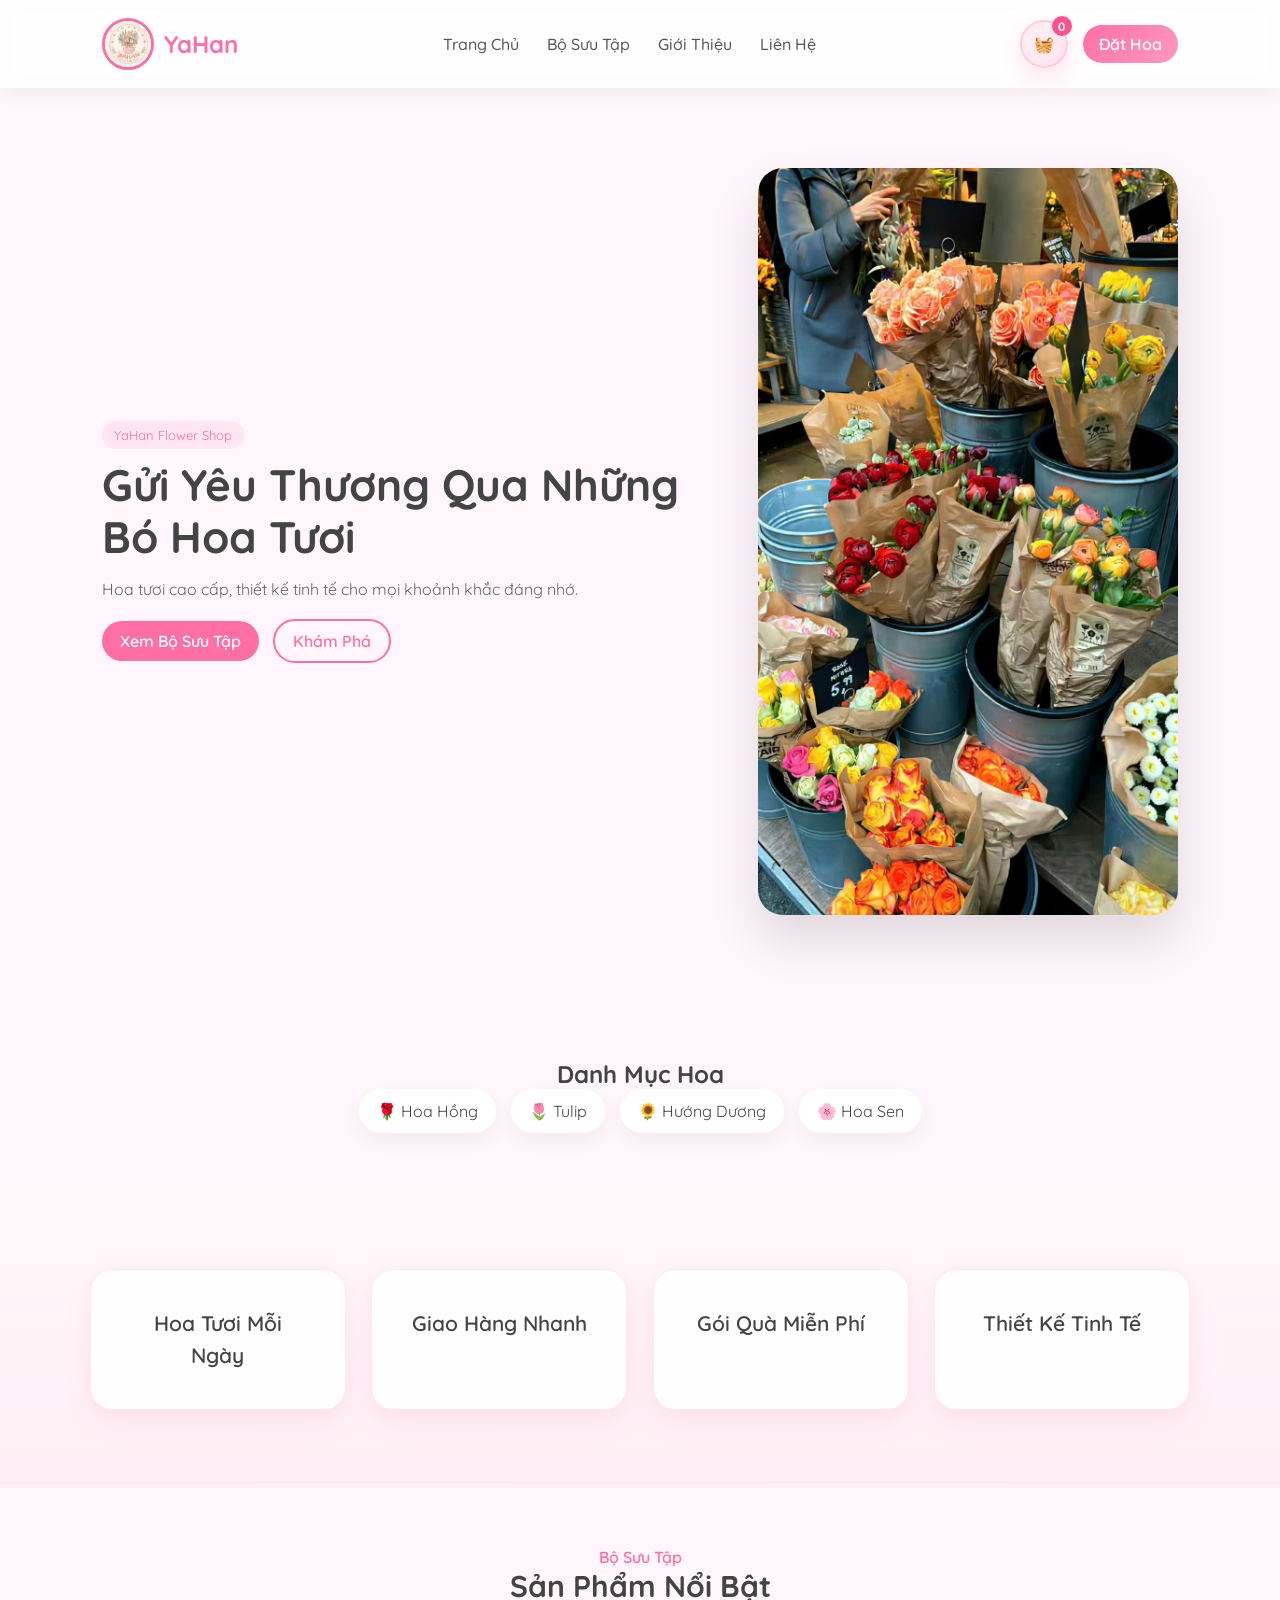
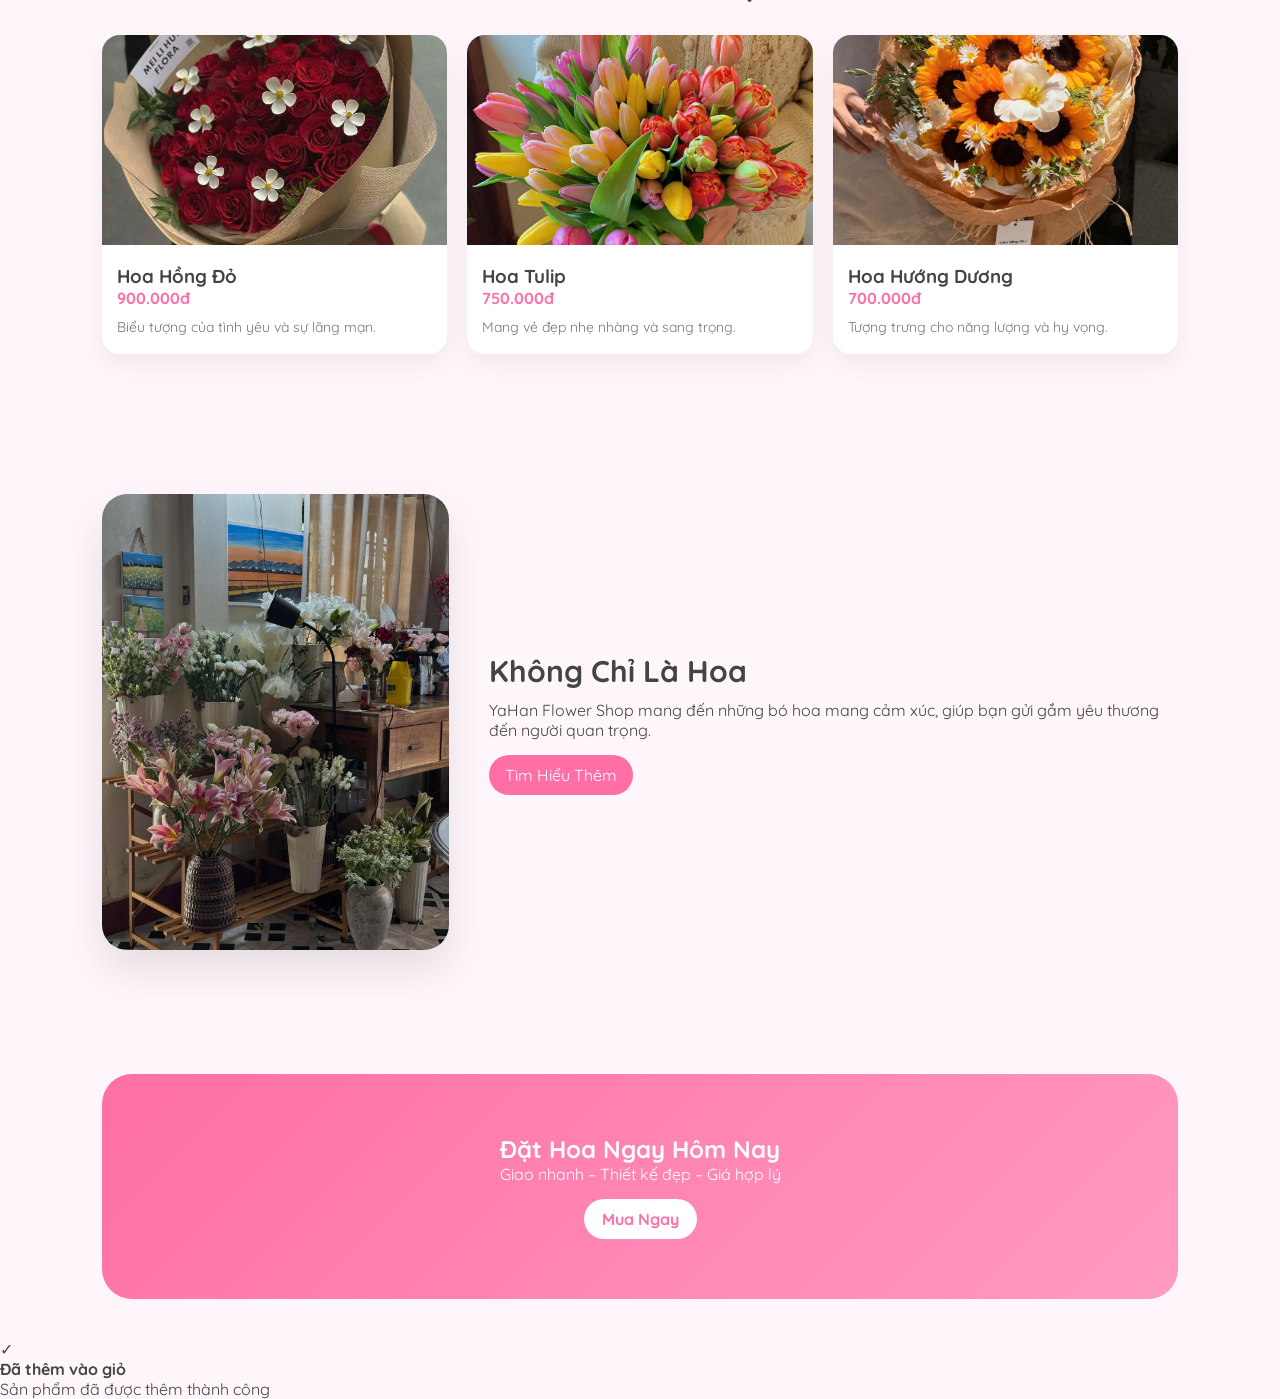
==== commit b5a5af2f: "update" ====
--- a/index.html
+++ b/index.html
@@ -131,51 +131,68 @@
     </div>
 
     <div class="product-grid">
-
-        <!-- CARD 1 -->
-        <div class="product-card">
-            <img src="assets/image/hoahong/hoahong.jpg">
-
-            <div class="product-info">
-                <h3>Hoa Hồng Đỏ</h3>
-                <p class="price">900.000đ</p>
-
-                <button onclick="addToCart(1,'Hoa Hồng Đỏ',900000,'assets/image/hoahong/hoahong.jpg')">
-                    Thêm vào giỏ
-                </button>
-            </div>
-        </div>
-
-        <!-- CARD 2 -->
-        <div class="product-card">
-            <img src="assets/image/hoatulip/hoatulip.jpg">
-
-            <div class="product-info">
-                <h3>Hoa Tulip</h3>
-                <p class="price">750.000đ</p>
-
-                <button onclick="addToCart(2,'Hoa Tulip',750000,'assets/image/hoatulip/hoatulip.jpg')">
-                    Thêm vào giỏ
-                </button>
-            </div>
-        </div>
-
-        <!-- CARD 3 -->
-        <div class="product-card">
-            <img src="assets/image/hoahuongduong/hoahuongduong.jpg">
-
-            <div class="product-info">
-                <h3>Hoa Hướng Dương</h3>
-                <p class="price">700.000đ</p>
-
-                <button onclick="addToCart(3,'Hoa Hướng Dương',700000,'assets/image/hoahuongduong/hoahuongduong.jpg')">
-                    Thêm vào giỏ
-                </button>
-            </div>
-        </div>
-
-    </div>
-
+<div class="product-grid">
+
+    <!-- CARD 1 -->
+    <div class="product-card">
+
+        <img src="assets/image/hoahong/hoahong.jpg">
+
+        <div class="product-info">
+
+            <h3>Hoa Hồng Đỏ</h3>
+
+            <p class="price">900.000đ</p>
+
+            <p class="desc">
+                Biểu tượng của tình yêu và sự lãng mạn.
+            </p>
+
+        </div>
+
+    </div>
+
+    <!-- CARD 2 -->
+    <div class="product-card">
+
+        <img src="assets/image/hoatulip/hoatulip.jpg">
+
+        <div class="product-info">
+
+            <h3>Hoa Tulip</h3>
+
+            <p class="price">750.000đ</p>
+
+            <p class="desc">
+                Mang vẻ đẹp nhẹ nhàng và sang trọng.
+            </p>
+
+        </div>
+
+    </div>
+
+    <!-- CARD 3 -->
+    <div class="product-card">
+
+        <img src="assets/image/hoahuongduong/hoahuongduong.jpg">
+
+        <div class="product-info">
+
+            <h3>Hoa Hướng Dương</h3>
+
+            <p class="price">700.000đ</p>
+
+            <p class="desc">
+                Tượng trưng cho năng lượng và hy vọng.
+            </p>
+
+        </div>
+
+    </div>
+
+</div>
+
+</div>
 </section>
 
 
--- a/css/index.css
+++ b/css/index.css
@@ -248,30 +248,113 @@
 }
 
 /* ================= FEATURE ================= */
-.feature {
+
+.feature{
+    width: 100%;
+    padding: clamp(40px, 6vw, 80px) 7%;
     display: grid;
-    grid-template-columns: repeat(auto-fit, minmax(200px, 1fr));
-    gap: 20px;
-    padding: 60px 8%;
-}
-
-.feature-item {
-    background: white;
-    padding: 25px;
-    border-radius: 18px;
+
+    /* Tự co giãn cực mượt */
+    grid-template-columns: repeat(auto-fit, minmax(min(220px, 100%), 1fr));
+
+    gap: clamp(15px, 2vw, 30px);
+
+    background: linear-gradient(to bottom, #fff8fb, #ffeef5);
+}
+
+.feature-item{
+    background: rgba(255,255,255,0.9);
+
+    padding: clamp(22px, 3vw, 38px);
+
+    border-radius: 22px;
+
     text-align: center;
-    box-shadow: 0 10px 25px rgba(0,0,0,0.05);
-    transition: 0.3s;
-}
-
-.feature-item i {
-    font-size: 26px;
-    color: #ff6fa5;
-    margin-bottom: 10px;
-}
-
-.feature-item:hover {
-    transform: translateY(-6px);
+
+    border: 1px solid rgba(255,182,193,0.3);
+
+    backdrop-filter: blur(10px);
+
+    box-shadow:
+        0 5px 15px rgba(255,182,193,0.12),
+        0 10px 30px rgba(255,105,180,0.08);
+
+    transition:
+        transform 0.35s ease,
+        box-shadow 0.35s ease,
+        border 0.35s ease;
+
+    cursor: pointer;
+}
+
+.feature-item:hover{
+    transform: translateY(-10px);
+
+    border-color: #ff9ec7;
+
+    box-shadow:
+        0 12px 25px rgba(255,105,180,0.18),
+        0 18px 40px rgba(255,182,193,0.18);
+}
+
+/* ICON */
+
+.feature-item i{
+    width: clamp(65px, 8vw, 95px);
+    height: clamp(65px, 8vw, 95px);
+
+    line-height: clamp(65px, 8vw, 95px);
+
+    font-size: clamp(28px, 4vw, 45px);
+
+    border-radius: 50%;
+
+    background: linear-gradient(135deg, #ffd6e7, #ffb6d5);
+
+    color: #ff4f9a;
+
+    margin-bottom: 18px;
+
+    transition: all 0.35s ease;
+}
+
+.feature-item:hover i{
+    transform: scale(1.12) rotate(8deg);
+
+    background: linear-gradient(135deg, #ff69b4, #ff8fc7);
+
+    color: white;
+}
+
+/* TEXT */
+
+.feature-item h3{
+    font-size: clamp(16px, 2vw, 21px);
+
+    color: #444;
+
+    font-weight: 600;
+
+    line-height: 1.5;
+
+    transition: 0.3s;
+}
+
+.feature-item:hover h3{
+    color: #ff4f9a;
+}
+
+/* Mobile nhỏ */
+
+@media(max-width: 480px){
+
+    .feature{
+        padding-inline: 5%;
+    }
+
+    .feature-item{
+        border-radius: 18px;
+    }
 }
 
 /* ================= PRODUCTS ================= */
@@ -326,20 +409,36 @@
     font-weight: bold;
 }
 
-.product-info button {
-    margin-top: 10px;
-    width: 100%;
-    padding: 10px;
-    border: none;
-    background: #ff6fa5;
-    color: white;
-    border-radius: 12px;
-    cursor: pointer;
-    transition: 0.3s;
-}
-
-.product-info button:hover {
-    background: #ff4f93;
+.desc{
+    margin-top: 8px;
+
+    color: #777;
+
+    font-size: 14px;
+
+    line-height: 1.6;
+}
+
+/* Xem chi tiết */
+.detail-btn{
+    background: white;
+    border: 1px solid #ff69b4;
+    color: #ff69b4;
+}
+
+.detail-btn:hover{
+    background: #ff69b4;
+    color: white;
+}
+
+/* Thêm giỏ hàng */
+.cart-btn{
+    background: #ff69b4;
+    color: white;
+}
+
+.cart-btn:hover{
+    opacity: 0.8;
 }
 
 /* ================= ABOUT ================= */
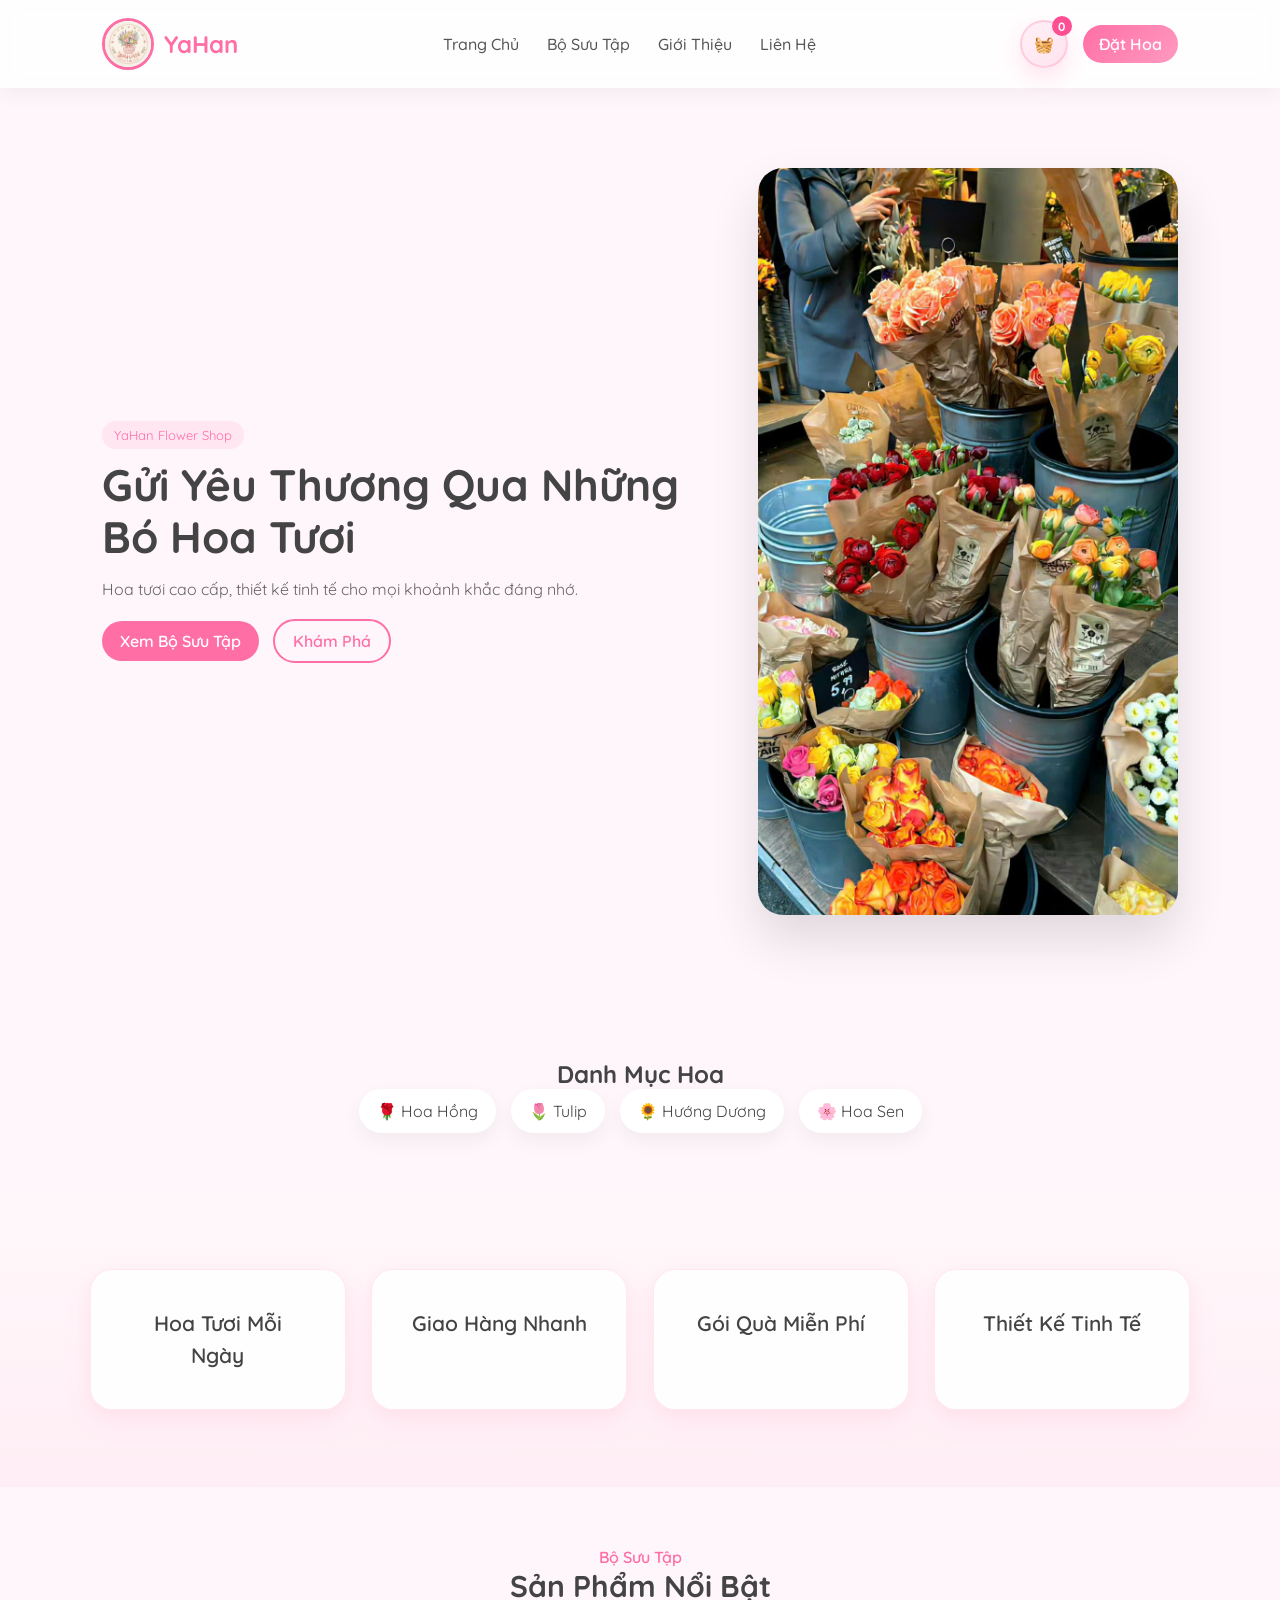
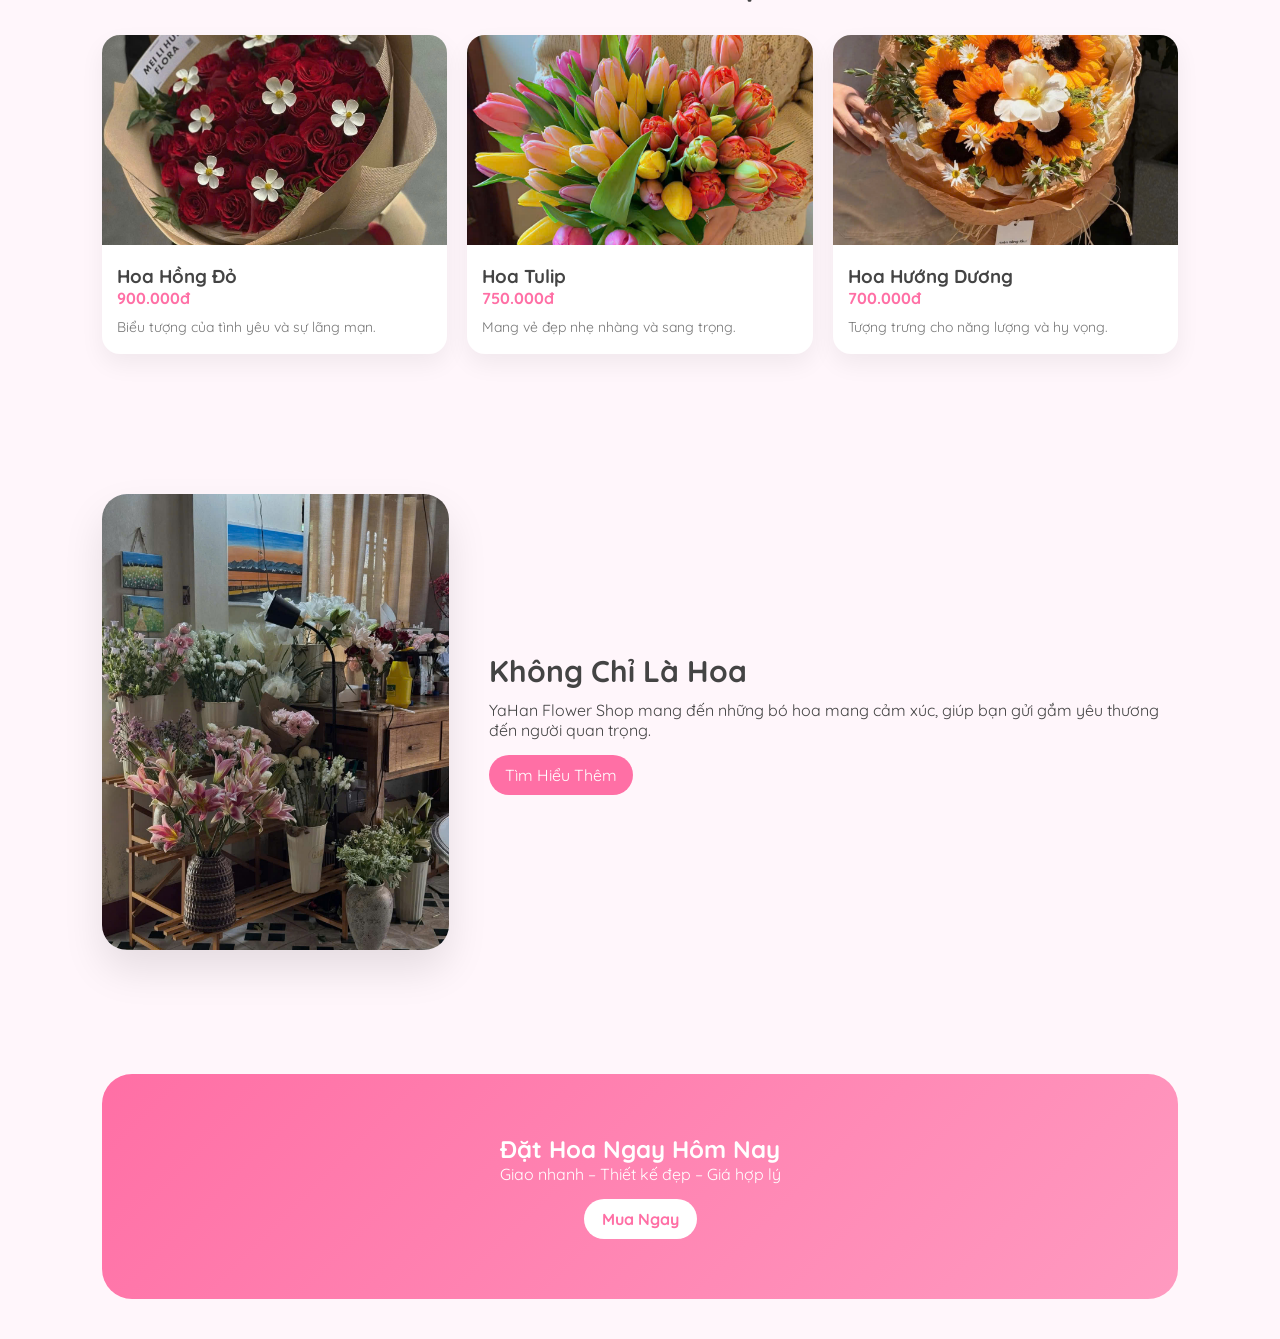
==== commit 8e614f04: "update" ====
--- a/index.html
+++ b/index.html
@@ -228,24 +228,13 @@
 
 
 <!-- ================= JS ================= -->
+<script src="js/script.js"></script>
 <script src="js/cart.js"></script>
-<script src="js/script.js"></script>
-
-<div class="toast" id="toast">
-
-    <div class="toast-icon">
-        ✓
-    </div>
-
-    <div class="toast-content">
-
-        <h4>Đã thêm vào giỏ</h4>
-
-        <p>Sản phẩm đã được thêm thành công</p>
-
-    </div>
-
-</div>
+
+<div id="toast" class="toast"></div>
+
+
+
 
 </body>
 </html>
--- a/css/index.css
+++ b/css/index.css
@@ -140,6 +140,28 @@
     }
 }
 
+.toast{
+    position: fixed;
+    top: 20px;
+    right: 20px;
+    background: #ff4d8d;
+    color: white;
+    padding: 14px 22px;
+    border-radius: 10px;
+    font-size: 16px;
+    font-weight: bold;
+    opacity: 0;
+    transform: translateY(-20px);
+    transition: all 0.4s ease;
+    z-index: 9999;
+    box-shadow: 0 4px 10px rgba(0,0,0,0.2);
+}
+
+.toast.show{
+    opacity: 1;
+    transform: translateY(0);
+}
+
 /* BUTTON */
 .cta-btn {
     background: linear-gradient(135deg, #ff6fa5, #ff9ac0);
